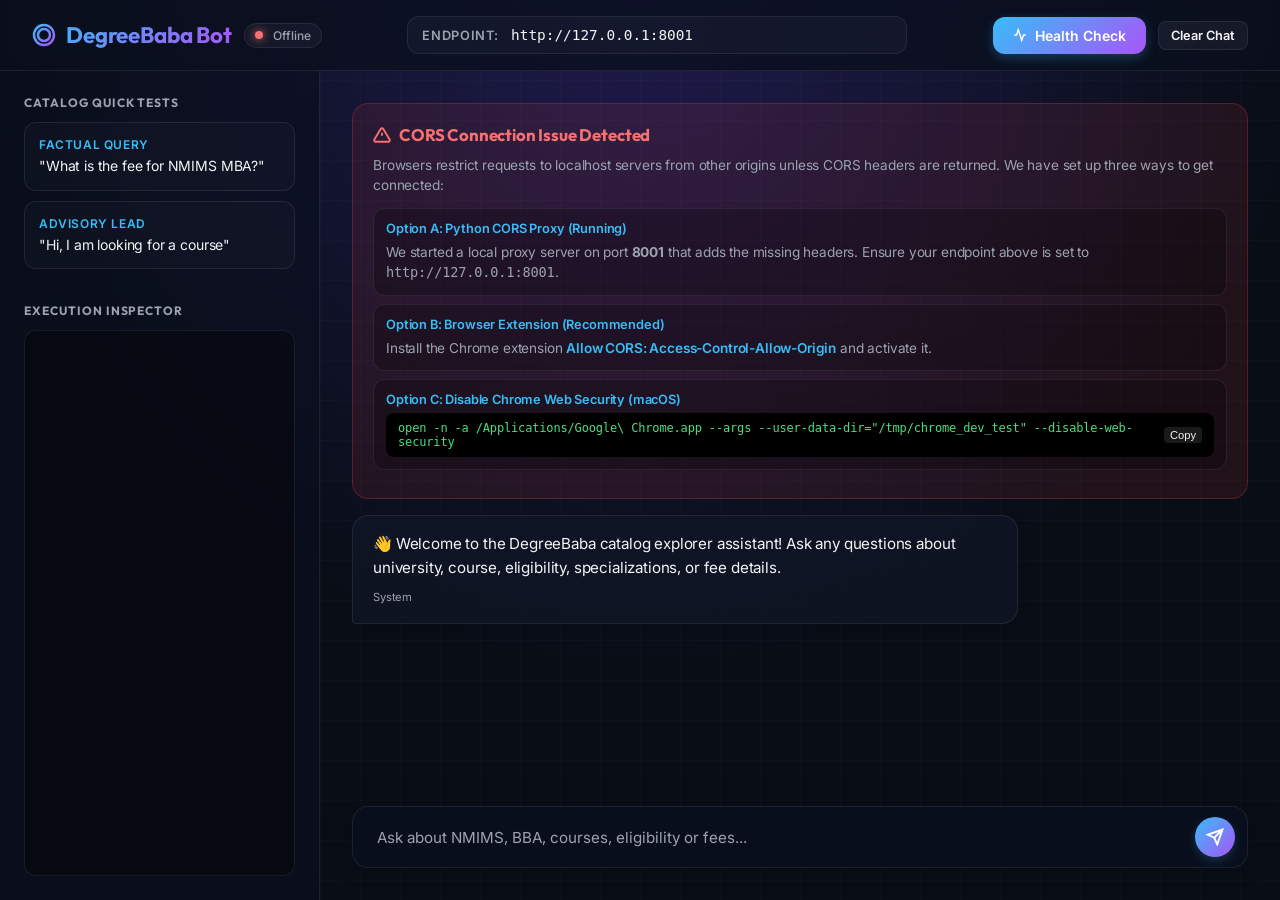
==== index.html @ df291d2c "init" ====
<!DOCTYPE html>
<html lang="en">
<head>
    <meta charset="UTF-8">
    <meta name="viewport" content="width=device-width, initial-scale=1.0">
    <title>DegreeBaba Chatbot API Explorer</title>
    
    <!-- Google Fonts for premium typography -->
    <link rel="preconnect" href="https://fonts.googleapis.com">
    <link rel="preconnect" href="https://fonts.gstatic.com" crossorigin>
    <link href="https://fonts.googleapis.com/css2?family=Inter:wght@300;400;500;600;700&family=Outfit:wght@400;500;600;700;800&family=Plus+Jakarta+Sans:wght@300;400;500;600;700;800&display=swap" rel="stylesheet">
    
    <style>
        :root {
            --bg: #090d16;
            --bg-gradient: radial-gradient(circle at 50% 0%, #1e1b4b 0%, #090d16 60%);
            --surface: rgba(17, 24, 39, 0.7);
            --surface-hover: rgba(31, 41, 55, 0.8);
            --border: rgba(255, 255, 255, 0.08);
            --border-hover: rgba(255, 255, 255, 0.15);
            --text: #f3f4f6;
            --text-muted: #9ca3af;
            --accent-primary: #38bdf8;
            --accent-secondary: #c084fc;
            --accent-gradient: linear-gradient(135deg, #38bdf8 0%, #a855f7 100%);
            --success: #4ade80;
            --error: #f87171;
            --warning: #fbbf24;
            --radius-lg: 16px;
            --radius-md: 12px;
            --radius-sm: 8px;
            --glow: 0 0 20px rgba(56, 189, 248, 0.15);
            --font-display: 'Outfit', 'Plus Jakarta Sans', sans-serif;
            --font-sans: 'Inter', sans-serif;
        }

        * {
            box-sizing: border-box;
            margin: 0;
            padding: 0;
            scrollbar-width: thin;
            scrollbar-color: rgba(255, 255, 255, 0.1) transparent;
        }

        body {
            font-family: var(--font-sans);
            background: var(--bg);
            background-image: var(--bg-gradient);
            color: var(--text);
            height: 100vh;
            display: flex;
            flex-direction: column;
            overflow: hidden;
            letter-spacing: -0.01em;
        }

        /* Subtle grid background overlay */
        body::before {
            content: '';
            position: absolute;
            top: 0; left: 0; right: 0; bottom: 0;
            background-image: linear-gradient(rgba(255, 255, 255, 0.015) 1px, transparent 1px),
                              linear-gradient(90deg, rgba(255, 255, 255, 0.015) 1px, transparent 1px);
            background-size: 40px 40px;
            z-index: -1;
            pointer-events: none;
        }

        /* Header */
        .header {
            backdrop-filter: blur(16px);
            -webkit-backdrop-filter: blur(16px);
            background: rgba(10, 15, 30, 0.8);
            border-bottom: 1px solid var(--border);
            padding: 16px 32px;
            display: flex;
            align-items: center;
            justify-content: space-between;
            gap: 24px;
            z-index: 10;
        }

        .header-logo {
            display: flex;
            align-items: center;
            gap: 12px;
        }

        .header h1 {
            font-family: var(--font-display);
            font-size: 1.4rem;
            font-weight: 700;
            background: var(--accent-gradient);
            -webkit-background-clip: text;
            -webkit-text-fill-color: transparent;
            display: flex;
            align-items: center;
            gap: 10px;
        }

        .status-badge {
            display: inline-flex;
            align-items: center;
            gap: 6px;
            background: rgba(255, 255, 255, 0.04);
            border: 1px solid var(--border);
            padding: 4px 10px;
            border-radius: 20px;
            font-size: 0.75rem;
            font-weight: 500;
            color: var(--text-muted);
        }

        .status-dot {
            width: 8px;
            height: 8px;
            border-radius: 50%;
            background: var(--text-muted);
            transition: all 0.3s ease;
        }
        .status-dot.online {
            background: var(--success);
            box-shadow: 0 0 10px var(--success);
        }
        .status-dot.offline {
            background: var(--error);
            box-shadow: 0 0 10px var(--error);
        }

        .server-input-group {
            display: flex;
            align-items: center;
            gap: 12px;
            background: rgba(255, 255, 255, 0.03);
            border: 1px solid var(--border);
            padding: 4px 6px 4px 14px;
            border-radius: var(--radius-md);
            flex: 1;
            max-width: 500px;
            transition: border-color 0.2s;
        }
        .server-input-group:focus-within {
            border-color: var(--accent-primary);
            box-shadow: var(--glow);
        }

        .server-input-group label {
            color: var(--text-muted);
            font-size: 0.8rem;
            text-transform: uppercase;
            font-weight: 600;
            letter-spacing: 0.05em;
            white-space: nowrap;
        }

        .server-input-group input {
            background: transparent;
            border: none;
            color: var(--text);
            padding: 6px 0;
            font-size: 0.9rem;
            flex: 1;
            font-family: monospace;
            outline: none;
        }

        .header-actions {
            display: flex;
            align-items: center;
            gap: 12px;
        }

        .btn {
            background: var(--accent-gradient);
            color: #fff;
            border: none;
            padding: 10px 20px;
            border-radius: var(--radius-md);
            cursor: pointer;
            font-family: var(--font-sans);
            font-size: 0.875rem;
            font-weight: 600;
            transition: all 0.2s cubic-bezier(0.4, 0, 0.2, 1);
            display: inline-flex;
            align-items: center;
            gap: 8px;
            box-shadow: 0 4px 12px rgba(56, 189, 248, 0.25);
        }
        .btn:hover {
            transform: translateY(-1.5px);
            box-shadow: 0 6px 16px rgba(56, 189, 248, 0.35);
        }
        .btn:active {
            transform: translateY(0);
        }
        .btn.secondary {
            background: rgba(255, 255, 255, 0.05);
            color: var(--text);
            border: 1px solid var(--border);
            box-shadow: none;
        }
        .btn.secondary:hover {
            background: rgba(255, 255, 255, 0.1);
            border-color: var(--border-hover);
            box-shadow: none;
        }
        .btn.small {
            padding: 6px 12px;
            font-size: 0.8rem;
            border-radius: var(--radius-sm);
        }

        /* Main Container */
        .main {
            display: flex;
            flex: 1;
            overflow: hidden;
            position: relative;
        }

        /* Sidebar */
        .sidebar {
            width: 320px;
            background: rgba(10, 15, 30, 0.6);
            backdrop-filter: blur(12px);
            -webkit-backdrop-filter: blur(12px);
            border-right: 1px solid var(--border);
            padding: 24px;
            display: flex;
            flex-direction: column;
            gap: 24px;
            overflow-y: auto;
        }

        .sidebar-section h3 {
            font-family: var(--font-display);
            font-size: 0.75rem;
            text-transform: uppercase;
            letter-spacing: 0.08em;
            color: var(--text-muted);
            margin-bottom: 12px;
            font-weight: 700;
        }

        .quick-test {
            background: rgba(255, 255, 255, 0.02);
            border: 1px solid var(--border);
            border-radius: var(--radius-md);
            padding: 14px;
            margin-bottom: 10px;
            cursor: pointer;
            transition: all 0.25s ease;
        }
        .quick-test:hover {
            border-color: var(--accent-primary);
            background: rgba(56, 189, 248, 0.05);
            transform: scale(1.02);
        }
        .quick-test .label {
            font-size: 0.75rem;
            font-weight: 600;
            color: var(--accent-primary);
            margin-bottom: 4px;
            text-transform: uppercase;
            letter-spacing: 0.05em;
        }
        .quick-test .query {
            font-size: 0.875rem;
            color: var(--text);
            line-height: 1.4;
        }

        /* Request Logs styling */
        .log-panel {
            background: rgba(0, 0, 0, 0.3);
            border: 1px solid var(--border);
            border-radius: var(--radius-md);
            padding: 14px;
            font-family: 'Fira Code', 'Courier New', Courier, monospace;
            font-size: 0.75rem;
            overflow-y: auto;
            flex: 1;
            min-height: 250px;
            display: flex;
            flex-direction: column;
            gap: 8px;
        }
        .log-entry {
            padding: 8px;
            border-radius: var(--radius-sm);
            background: rgba(255, 255, 255, 0.01);
            border-left: 3px solid var(--border);
            animation: fadeIn 0.2s ease;
        }
        .log-entry.req { border-left-color: var(--accent-primary); }
        .log-entry.res { border-left-color: var(--success); }
        .log-entry.err { border-left-color: var(--error); background: rgba(248, 113, 113, 0.05); }

        .log-time {
            color: var(--text-muted);
            font-size: 0.65rem;
            margin-bottom: 4px;
            font-weight: 500;
        }
        .log-header {
            font-weight: 600;
            margin-bottom: 4px;
            word-break: break-all;
        }
        .log-body {
            color: var(--text-muted);
            word-break: break-all;
            white-space: pre-wrap;
            max-height: 120px;
            overflow-y: auto;
        }

        /* CORS Banner & Warnings */
        .cors-alert {
            display: none;
            background: rgba(239, 68, 68, 0.1);
            border: 1px solid rgba(239, 68, 68, 0.25);
            border-radius: var(--radius-lg);
            padding: 20px;
            margin-bottom: 16px;
            animation: slideDown 0.3s ease;
        }
        @keyframes slideDown {
            from { transform: translateY(-20px); opacity: 0; }
            to { transform: translateY(0); opacity: 1; }
        }
        .cors-alert.active {
            display: block;
        }
        .cors-alert h4 {
            font-family: var(--font-display);
            font-size: 1.05rem;
            color: var(--error);
            margin-bottom: 10px;
            display: flex;
            align-items: center;
            gap: 8px;
        }
        .cors-alert p {
            font-size: 0.85rem;
            color: var(--text-muted);
            line-height: 1.5;
            margin-bottom: 12px;
        }
        .cors-option {
            background: rgba(0, 0, 0, 0.25);
            border: 1px solid var(--border);
            padding: 12px;
            border-radius: var(--radius-md);
            margin-bottom: 8px;
        }
        .cors-option-title {
            font-size: 0.8rem;
            font-weight: 600;
            color: var(--accent-primary);
            margin-bottom: 6px;
        }
        .cors-code {
            background: #000;
            color: var(--success);
            padding: 8px 12px;
            border-radius: var(--radius-sm);
            font-family: monospace;
            font-size: 0.75rem;
            position: relative;
            display: flex;
            justify-content: space-between;
            align-items: center;
        }
        .copy-btn {
            background: rgba(255, 255, 255, 0.1);
            border: none;
            color: var(--text);
            padding: 2px 6px;
            font-size: 0.7rem;
            border-radius: 4px;
            cursor: pointer;
        }
        .copy-btn:hover {
            background: rgba(255, 255, 255, 0.2);
        }

        /* Chat Window */
        .chat-container {
            flex: 1;
            display: flex;
            flex-direction: column;
            padding: 32px;
            overflow: hidden;
            background: transparent;
        }

        .messages-wrapper {
            flex: 1;
            overflow-y: auto;
            display: flex;
            flex-direction: column;
            padding-right: 8px;
        }

        .messages {
            display: flex;
            flex-direction: column;
            gap: 20px;
        }

        .message {
            max-width: 75%;
            padding: 16px 20px;
            border-radius: var(--radius-lg);
            line-height: 1.6;
            animation: fadeIn 0.25s cubic-bezier(0.4, 0, 0.2, 1);
            position: relative;
            font-size: 0.95rem;
            word-wrap: break-word;
        }

        @keyframes fadeIn {
            from { opacity: 0; transform: translateY(12px); }
            to { opacity: 1; transform: translateY(0); }
        }

        .message.user {
            align-self: flex-end;
            background: var(--accent-gradient);
            color: #fff;
            border-bottom-right-radius: 4px;
            box-shadow: 0 4px 15px rgba(168, 85, 247, 0.15);
        }

        .message.bot {
            align-self: flex-start;
            background: var(--surface);
            border: 1px solid var(--border);
            border-bottom-left-radius: 4px;
            box-shadow: 0 4px 12px rgba(0, 0, 0, 0.15);
        }

        .message-meta {
            font-size: 0.7rem;
            color: var(--text-muted);
            margin-top: 8px;
            display: flex;
            align-items: center;
            gap: 8px;
        }

        /* Chips */
        .chips-container {
            display: flex;
            flex-wrap: wrap;
            gap: 8px;
            margin-top: 12px;
        }

        .chip {
            background: rgba(56, 189, 248, 0.08);
            border: 1px solid rgba(56, 189, 248, 0.25);
            color: var(--accent-primary);
            padding: 6px 14px;
            border-radius: 20px;
            font-size: 0.8rem;
            font-weight: 500;
            cursor: pointer;
            transition: all 0.2s;
            display: inline-flex;
            align-items: center;
        }
        .chip:hover {
            background: var(--accent-primary);
            color: #000;
            transform: translateY(-1px);
        }

        /* CTA Button inside messages */
        .cta-container {
            margin-top: 14px;
            display: block;
        }
        .cta-btn {
            background: linear-gradient(135deg, #f59e0b 0%, #d97706 100%);
            border: none;
            color: white;
            padding: 10px 18px;
            border-radius: var(--radius-md);
            font-weight: 600;
            font-size: 0.85rem;
            cursor: pointer;
            transition: all 0.2s;
            display: inline-flex;
            align-items: center;
            gap: 8px;
            box-shadow: 0 4px 10px rgba(245, 158, 11, 0.2);
        }
        .cta-btn:hover {
            transform: translateY(-1px);
            box-shadow: 0 6px 14px rgba(245, 158, 11, 0.3);
        }

        /* Typing indicator */
        .typing-indicator {
            display: none;
            align-self: flex-start;
            background: var(--surface);
            border: 1px solid var(--border);
            padding: 14px 20px;
            border-radius: var(--radius-lg);
            border-bottom-left-radius: 4px;
            margin-bottom: 8px;
        }
        .typing-indicator.active { display: block; }
        .typing-indicator span {
            display: inline-block;
            width: 6px;
            height: 6px;
            background: var(--accent-primary);
            border-radius: 50%;
            margin: 0 3px;
            animation: bounce 1.4s infinite ease-in-out both;
        }
        .typing-indicator span:nth-child(1) { animation-delay: -0.32s; }
        .typing-indicator span:nth-child(2) { animation-delay: -0.16s; }
        
        @keyframes bounce {
            0%, 80%, 100% { transform: scale(0); }
            40% { transform: scale(1); }
        }

        /* Input Panel */
        .input-panel {
            background: rgba(10, 15, 30, 0.8);
            border: 1px solid var(--border);
            border-radius: var(--radius-lg);
            padding: 8px 12px;
            display: flex;
            gap: 12px;
            align-items: center;
            backdrop-filter: blur(12px);
            -webkit-backdrop-filter: blur(12px);
            margin-top: 16px;
            box-shadow: 0 -4px 30px rgba(0, 0, 0, 0.2);
        }

        .input-panel textarea {
            flex: 1;
            background: transparent;
            border: none;
            color: var(--text);
            padding: 12px;
            font-size: 0.95rem;
            resize: none;
            height: 44px;
            max-height: 120px;
            font-family: inherit;
            line-height: 1.4;
            outline: none;
        }
        .input-panel textarea::placeholder { color: var(--text-muted); }

        .input-panel .send-btn {
            background: var(--accent-gradient);
            border: none;
            width: 40px;
            height: 40px;
            border-radius: 50%;
            cursor: pointer;
            display: flex;
            align-items: center;
            justify-content: center;
            color: white;
            transition: all 0.2s ease;
            box-shadow: 0 4px 10px rgba(56, 189, 248, 0.2);
            flex-shrink: 0;
        }
        .input-panel .send-btn:hover {
            transform: scale(1.05);
            box-shadow: 0 4px 14px rgba(56, 189, 248, 0.35);
        }

        /* Custom Scrollbar */
        ::-webkit-scrollbar { width: 8px; height: 8px; }
        ::-webkit-scrollbar-track { background: transparent; }
        ::-webkit-scrollbar-thumb { background: rgba(255, 255, 255, 0.08); border-radius: 4px; }
        ::-webkit-scrollbar-thumb:hover { background: rgba(255, 255, 255, 0.15); }

        /* Responsive Layouts */
        @media (max-width: 900px) {
            .sidebar { display: none; }
            .header { flex-direction: column; align-items: stretch; padding: 16px; }
            .server-input-group { max-width: none; }
            .chat-container { padding: 16px; }
        }
    </style>
</head>
<body>

    <div class="header">
        <div class="header-logo">
            <h1>
                <svg width="24" height="24" viewBox="0 0 24 24" fill="none" stroke="url(#logoGrad)" stroke-width="2.5"><path d="M12 2a10 10 0 0 1 8 4 10 10 0 0 1 2 6c0 5.5-4.5 10-10 10S2 17.5 2 12A10 10 0 0 1 12 2zm0 4a6 6 0 1 0 0 12 6 6 0 0 0 0-12z"/></svg>
                DegreeBaba Bot
            </h1>
            <svg style="width:0;height:0;position:absolute">
                <linearGradient id="logoGrad" x1="0%" y1="0%" x2="100%" y2="100%">
                    <stop offset="0%" stop-color="#38bdf8" />
                    <stop offset="100%" stop-color="#a855f7" />
                </linearGradient>
            </svg>
            <div class="status-badge">
                <span class="status-dot" id="statusDot"></span>
                <span id="statusText" style="margin-left: 4px;">Connecting</span>
            </div>
        </div>

        <div class="server-input-group">
            <label for="serverUrl">Endpoint:</label>
            <!-- Defaulting to 8001 since the Python CORS proxy is running there -->
            <input type="text" id="serverUrl" value="http://127.0.0.1:8001" placeholder="http://127.0.0.1:8001">
        </div>

        <div class="header-actions">
            <button class="btn" onclick="checkHealth()">
                <svg width="14" height="14" viewBox="0 0 24 24" fill="none" stroke="currentColor" stroke-width="2.5"><path d="M22 12h-4l-3 9L9 3l-3 9H2"/></svg>
                Health Check
            </button>
            <button class="btn secondary small" onclick="clearChat()">Clear Chat</button>
        </div>
    </div>

    <div class="main">
        <aside class="sidebar">
            <div class="sidebar-section">
                <h3>Catalog Quick Tests</h3>
                <div class="quick-test" onclick="sendQuick('What is the fee for NMIMS MBA?')">
                    <div class="label">Factual Query</div>
                    <div class="query">"What is the fee for NMIMS MBA?"</div>
                </div>
                <div class="quick-test" onclick="sendQuick('Hi, I am looking for a course')">
                    <div class="label">Advisory Lead</div>
                    <div class="query">"Hi, I am looking for a course"</div>
                </div>
            </div>

            <div class="sidebar-section" style="display: flex; flex-direction: column; flex: 1; overflow: hidden;">
                <h3>Execution Inspector</h3>
                <div class="log-panel" id="logPanel"></div>
            </div>
        </aside>

        <div class="chat-container">
            <!-- CORS diagnostic alert banner -->
            <div class="cors-alert" id="corsAlert">
                <h4>
                    <svg width="18" height="18" viewBox="0 0 24 24" fill="none" stroke="currentColor" stroke-width="2.5"><path d="M10.29 3.86L1.82 18a2 2 0 0 0 1.71 3h16.94a2 2 0 0 0 1.71-3L13.71 3.86a2 2 0 0 0-3.42 0z"/><line x1="12" y1="9" x2="12" y2="13"/><line x1="12" y1="17" x2="12.01" y2="17"/></svg>
                    CORS Connection Issue Detected
                </h4>
                <p>Browsers restrict requests to localhost servers from other origins unless CORS headers are returned. We have set up three ways to get connected:</p>
                
                <div class="cors-option">
                    <div class="cors-option-title">Option A: Python CORS Proxy (Running)</div>
                    <p style="margin-bottom:0">We started a local proxy server on port <b>8001</b> that adds the missing headers. Ensure your endpoint above is set to <code>http://127.0.0.1:8001</code>.</p>
                </div>
                
                <div class="cors-option">
                    <div class="cors-option-title">Option B: Browser Extension (Recommended)</div>
                    <p style="margin-bottom:0">Install the Chrome extension <a href="https://chromewebstore.google.com/detail/allow-cors-access-control/lhbhbcehphbhgbnphjjeajiejccbopbk" target="_blank" style="color:var(--accent-primary);text-decoration:none;font-weight:600">Allow CORS: Access-Control-Allow-Origin</a> and activate it.</p>
                </div>

                <div class="cors-option">
                    <div class="cors-option-title">Option C: Disable Chrome Web Security (macOS)</div>
                    <div class="cors-code">
                        <span>open -n -a /Applications/Google\ Chrome.app --args --user-data-dir="/tmp/chrome_dev_test" --disable-web-security</span>
                        <button class="copy-btn" onclick="copyCorsCommand(this)">Copy</button>
                    </div>
                </div>
            </div>

            <div class="messages-wrapper">
                <div class="messages" id="messages">
                    <div class="message bot">
                        <div>👋 Welcome to the DegreeBaba catalog explorer assistant! Ask any questions about university, course, eligibility, specializations, or fee details.</div>
                        <div class="message-meta">
                            <span>System</span>
                        </div>
                    </div>
                </div>
            </div>

            <div class="typing-indicator" id="typingIndicator">
                <span></span><span></span><span></span>
            </div>

            <div class="input-panel">
                <textarea 
                    id="messageInput" 
                    placeholder="Ask about NMIMS, BBA, courses, eligibility or fees..." 
                    rows="1"
                    onkeydown="if(event.key==='Enter' && !event.shiftKey){event.preventDefault();sendMessage();}"
                ></textarea>
                <button class="send-btn" onclick="sendMessage()">
                    <svg width="18" height="18" viewBox="0 0 24 24" fill="none" stroke="currentColor" stroke-width="2.5"><line x1="22" y1="2" x2="11" y2="13"></line><polygon points="22 2 15 22 11 13 2 9 22 2"></polygon></svg>
                </button>
            </div>
        </div>
    </div>

    <script>
        const serverUrlInput = document.getElementById('serverUrl');
        const messagesEl = document.getElementById('messages');
        const messagesWrapper = document.querySelector('.messages-wrapper');
        const typingEl = document.getElementById('typingIndicator');
        const inputEl = document.getElementById('messageInput');
        const logPanel = document.getElementById('logPanel');
        const statusDot = document.getElementById('statusDot');
        const statusText = document.getElementById('statusText');
        const corsAlert = document.getElementById('corsAlert');

        // Session ID persistence
        let sessionId = sessionStorage.getItem('degreebaba_session_id') || '';

        function getBaseUrl() {
            return serverUrlInput.value.replace(/\/$/, '');
        }

        function log(type, url, details = '') {
            const time = new Date().toLocaleTimeString();
            const entry = document.createElement('div');
            entry.className = `log-entry ${type}`;
            
            let headerText = '';
            if (type === 'req') headerText = `📤 Request: ${url}`;
            else if (type === 'res') headerText = `📥 Response: ${url}`;
            else headerText = `❌ Error: ${url}`;

            entry.innerHTML = `
                <div class="log-time">${time}</div>
                <div class="log-header">${escapeHtml(headerText)}</div>
                ${details ? `<div class="log-body">${escapeHtml(details)}</div>` : ''}
            `;
            logPanel.insertBefore(entry, logPanel.firstChild);
        }

        function escapeHtml(text) {
            const div = document.createElement('div');
            div.textContent = text;
            return div.innerHTML;
        }

        function copyCorsCommand(btn) {
            const code = btn.previousElementSibling.textContent;
            navigator.clipboard.writeText(code);
            btn.textContent = 'Copied!';
            setTimeout(() => { btn.textContent = 'Copy'; }, 2000);
        }

        function addMessage(text, sender, meta = '', chips = [], cta = null) {
            const msg = document.createElement('div');
            msg.className = `message ${sender}`;
            
            let contentHTML = `<div>${escapeHtml(text)}</div>`;
            
            // Add suggested chips
            if (chips && chips.length > 0) {
                contentHTML += `<div class="chips-container">`;
                chips.forEach(chipText => {
                    contentHTML += `<span class="chip" onclick="sendQuick('${chipText.replace(/'/g, "\\'")}')">${escapeHtml(chipText)}</span>`;
                });
                contentHTML += `</div>`;
            }

            // Add call to action button
            if (cta && cta.label) {
                contentHTML += `
                    <div class="cta-container">
                        <button class="cta-btn" onclick="handleCta('${cta.action}')">
                            <span>${escapeHtml(cta.label)}</span>
                            <svg width="14" height="14" viewBox="0 0 24 24" fill="none" stroke="currentColor" stroke-width="2.5"><line x1="5" y1="12" x2="19" y2="12"></line><polyline points="12 5 19 12 12 19"></polyline></svg>
                        </button>
                    </div>
                `;
            }

            msg.innerHTML = contentHTML + `
                <div class="message-meta">
                    <span>${sender === 'user' ? 'You' : 'DegreeBaba Assistant'}</span>
                    ${meta ? `<span style="opacity: 0.75">&bull; ${escapeHtml(meta)}</span>` : ''}
                </div>
            `;
            
            messagesEl.appendChild(msg);
            messagesWrapper.scrollTop = messagesWrapper.scrollHeight;
            return msg;
        }

        function handleCta(action) {
            if (action === 'lead_capture' || action === 'start_lead_capture') {
                sendQuick("Talk to a counsellor");
            } else {
                addMessage("Initiating support context...", "bot", "System");
            }
        }

        function clearChat() {
            messagesEl.innerHTML = '';
            sessionStorage.removeItem('degreebaba_session_id');
            sessionId = '';
            log('req', 'System', 'Conversation context reset, session cleared.');
            addMessage("👋 Welcome! Chat cleared. Start typing your query below.", "bot", "System");
        }

        async function checkHealth(silent = false) {
            const baseUrl = getBaseUrl();
            const url = `${baseUrl}/health`;
            if (!silent) log('req', 'GET /health');
            
            try {
                const res = await fetch(url);
                const data = await res.json();
                if (!silent) log('res', 'GET /health', JSON.stringify(data, null, 2));
                
                if (res.ok && (data.status === 'ok' || data.status === 'degraded')) {
                    statusDot.className = 'status-dot online';
                    statusText.textContent = data.status === 'ok' ? 'Healthy' : 'Degraded';
                    corsAlert.classList.remove('active');
                    return true;
                } else {
                    statusDot.className = 'status-dot offline';
                    statusText.textContent = 'Unreachable';
                    return false;
                }
            } catch (err) {
                statusDot.className = 'status-dot offline';
                statusText.textContent = 'Offline';
                if (!silent) log('err', 'GET /health', err.message);
                
                // Show CORS warning
                corsAlert.classList.add('active');
                return false;
            }
        }

        function sendQuick(query) {
            inputEl.value = query;
            sendMessage();
        }

        async function sendMessage() {
            const message = inputEl.value.trim();
            if (!message) return;

            inputEl.value = '';
            addMessage(message, 'user');
            typingEl.classList.add('active');

            const baseUrl = getBaseUrl();
            const url = `${baseUrl}/chat`;
            const payload = { message };
            if (sessionId) {
                payload.session_id = sessionId;
            }
            const body = JSON.stringify(payload);

            log('req', 'POST /chat', body);

            // Create streaming placeholder
            const botMsg = addMessage('Thinking...', 'bot', 'analyzing...');
            const textContainer = botMsg.querySelector('div');
            
            let fullResponseText = '';
            let chips = [];
            let cta = null;
            let decoder = new TextDecoder();
            let sseBuffer = '';

            try {
                const response = await fetch(url, {
                    method: 'POST',
                    headers: { 'Content-Type': 'application/json' },
                    body: body
                });

                if (!response.ok) {
                    throw new Error(`HTTP ${response.status}: ${await response.text()}`);
                }

                corsAlert.classList.remove('active');
                const reader = response.body.getReader();

                while (true) {
                    const { done, value } = await reader.read();
                    if (done) break;

                    sseBuffer += decoder.decode(value, { stream: true });
                    
                    // Parse Server-Sent Events from the buffered text
                    let boundary = sseBuffer.indexOf('\n\n');
                    while (boundary !== -1) {
                        const messageBlock = sseBuffer.substring(0, boundary);
                        sseBuffer = sseBuffer.substring(boundary + 2);

                        let eventType = '';
                        let dataStr = '';
                        const lines = messageBlock.split('\n');
                        
                        for (const line of lines) {
                            if (line.startsWith('event:')) {
                                eventType = line.substring(6).trim();
                            } else if (line.startsWith('data:')) {
                                dataStr = line.substring(5).trim();
                            }
                        }

                        if (eventType && dataStr) {
                            try {
                                const parsed = JSON.parse(dataStr);
                                
                                if (parsed.session_id) {
                                    sessionId = parsed.session_id;
                                    sessionStorage.setItem('degreebaba_session_id', sessionId);
                                }

                                if (eventType === 'token' && parsed.token) {
                                    if (fullResponseText === 'Thinking...') {
                                        fullResponseText = '';
                                    }
                                    fullResponseText += parsed.token;
                                    textContainer.textContent = fullResponseText;
                                    messagesWrapper.scrollTop = messagesWrapper.scrollHeight;
                                    
                                } else if (eventType === 'response') {
                                    fullResponseText = parsed.text || '';
                                    chips = parsed.suggested_chips || [];
                                    cta = parsed.cta || null;
                                }
                            } catch (e) {
                                console.warn("Failed to parse SSE JSON block", e);
                            }
                        }
                        
                        boundary = sseBuffer.indexOf('\n\n');
                    }
                }

                // Finalize streaming output
                log('res', 'POST /chat', `Complete! Text length: ${fullResponseText.length}`);
                
                // Replace message contents with the structured response including chips and CTA
                let finalHTML = `<div>${escapeHtml(fullResponseText)}</div>`;
                
                if (chips && chips.length > 0) {
                    finalHTML += `<div class="chips-container">`;
                    chips.forEach(chipText => {
                        finalHTML += `<span class="chip" onclick="sendQuick('${chipText.replace(/'/g, "\\'")}')">${escapeHtml(chipText)}</span>`;
                    });
                    finalHTML += `</div>`;
                }

                if (cta && cta.label) {
                    finalHTML += `
                        <div class="cta-container">
                            <button class="cta-btn" onclick="handleCta('${cta.action}')">
                                <span>${escapeHtml(cta.label)}</span>
                                <svg width="14" height="14" viewBox="0 0 24 24" fill="none" stroke="currentColor" stroke-width="2.5"><line x1="5" y1="12" x2="19" y2="12"></line><polyline points="12 5 19 12 12 19"></polyline></svg>
                            </button>
                        </div>
                    `;
                }

                botMsg.innerHTML = finalHTML + `
                    <div class="message-meta">
                        <span>DegreeBaba Assistant</span>
                        <span style="opacity: 0.75">&bull; ready</span>
                    </div>
                `;
                messagesWrapper.scrollTop = messagesWrapper.scrollHeight;

            } catch (err) {
                log('err', 'POST /chat', err.message);
                textContainer.innerHTML = `<span style="color:var(--error)">⚠️ Connect Error: ${escapeHtml(err.message)}</span>`;
                corsAlert.classList.add('active');
            } finally {
                typingEl.classList.remove('active');
                checkHealth(true); // check status silently to keep indicators in sync
            }
        }

        // Initialize health check
        setTimeout(() => checkHealth(true), 500);
    </script>
</body>
</html>
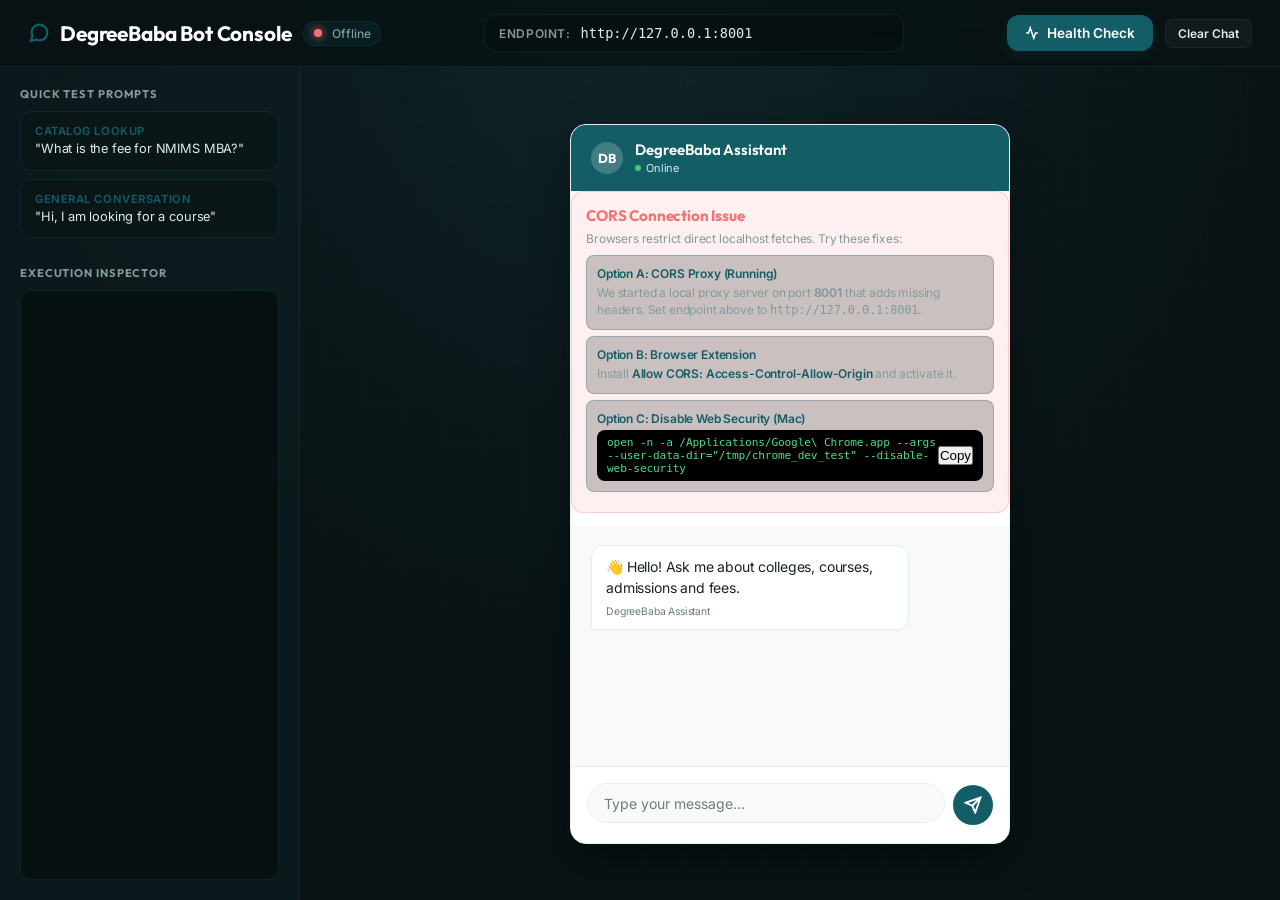
==== commit 9807090f: "refactor: implement intent-based focus clearing, upgrade lead capture logic, and add unrelated inten" ====
--- a/index.html
+++ b/index.html
@@ -3,7 +3,7 @@
 <head>
     <meta charset="UTF-8">
     <meta name="viewport" content="width=device-width, initial-scale=1.0">
-    <title>DegreeBaba Chatbot API Explorer</title>
+    <title>DegreeBaba Chatbot Console</title>
     
     <!-- Google Fonts for premium typography -->
     <link rel="preconnect" href="https://fonts.googleapis.com">
@@ -12,24 +12,32 @@
     
     <style>
         :root {
-            --bg: #090d16;
-            --bg-gradient: radial-gradient(circle at 50% 0%, #1e1b4b 0%, #090d16 60%);
-            --surface: rgba(17, 24, 39, 0.7);
-            --surface-hover: rgba(31, 41, 55, 0.8);
-            --border: rgba(255, 255, 255, 0.08);
-            --border-hover: rgba(255, 255, 255, 0.15);
-            --text: #f3f4f6;
-            --text-muted: #9ca3af;
-            --accent-primary: #38bdf8;
-            --accent-secondary: #c084fc;
-            --accent-gradient: linear-gradient(135deg, #38bdf8 0%, #a855f7 100%);
+            /* Widget Colors from widget.js */
+            --primary-color: #135d66;
+            --primary-hover: #0f4a52;
+            --bg-color: #ffffff;
+            --bg-secondary: #f7faf9;
+            --text-main: #172326;
+            --text-muted: #6b7d7a;
+            --border-color: #e7eeee;
+            
+            /* Developer Environment Dark Theme */
+            --dark-bg: #091214;
+            --dark-bg-gradient: radial-gradient(circle at 50% 0%, #0e2427 0%, #091214 60%);
+            --dark-surface: #0e1e21;
+            --dark-border: rgba(19, 93, 102, 0.25);
+            --dark-border-hover: rgba(56, 189, 248, 0.25);
+            --dark-text: #e1edea;
+            --dark-text-muted: #829a9c;
+            
             --success: #4ade80;
             --error: #f87171;
             --warning: #fbbf24;
+            
             --radius-lg: 16px;
             --radius-md: 12px;
             --radius-sm: 8px;
-            --glow: 0 0 20px rgba(56, 189, 248, 0.15);
+            --shadow: 0 8px 24px rgba(19, 93, 102, 0.12);
             --font-display: 'Outfit', 'Plus Jakarta Sans', sans-serif;
             --font-sans: 'Inter', sans-serif;
         }
@@ -39,14 +47,14 @@
             margin: 0;
             padding: 0;
             scrollbar-width: thin;
-            scrollbar-color: rgba(255, 255, 255, 0.1) transparent;
+            scrollbar-color: rgba(19, 93, 102, 0.2) transparent;
         }
 
         body {
             font-family: var(--font-sans);
-            background: var(--bg);
-            background-image: var(--bg-gradient);
-            color: var(--text);
+            background: var(--dark-bg);
+            background-image: var(--dark-bg-gradient);
+            color: var(--dark-text);
             height: 100vh;
             display: flex;
             flex-direction: column;
@@ -59,8 +67,8 @@
             content: '';
             position: absolute;
             top: 0; left: 0; right: 0; bottom: 0;
-            background-image: linear-gradient(rgba(255, 255, 255, 0.015) 1px, transparent 1px),
-                              linear-gradient(90deg, rgba(255, 255, 255, 0.015) 1px, transparent 1px);
+            background-image: linear-gradient(rgba(19, 93, 102, 0.03) 1px, transparent 1px),
+                              linear-gradient(90deg, rgba(19, 93, 102, 0.03) 1px, transparent 1px);
             background-size: 40px 40px;
             z-index: -1;
             pointer-events: none;
@@ -70,13 +78,13 @@
         .header {
             backdrop-filter: blur(16px);
             -webkit-backdrop-filter: blur(16px);
-            background: rgba(10, 15, 30, 0.8);
-            border-bottom: 1px solid var(--border);
-            padding: 16px 32px;
+            background: rgba(9, 18, 20, 0.85);
+            border-bottom: 1px solid var(--dark-border);
+            padding: 14px 28px;
             display: flex;
             align-items: center;
             justify-content: space-between;
-            gap: 24px;
+            gap: 20px;
             z-index: 10;
         }
 
@@ -88,34 +96,36 @@
 
         .header h1 {
             font-family: var(--font-display);
-            font-size: 1.4rem;
+            font-size: 1.3rem;
             font-weight: 700;
-            background: var(--accent-gradient);
-            -webkit-background-clip: text;
-            -webkit-text-fill-color: transparent;
+            color: #ffffff;
             display: flex;
             align-items: center;
             gap: 10px;
+        }
+        
+        .header h1 svg {
+            color: var(--primary-color);
         }
 
         .status-badge {
             display: inline-flex;
             align-items: center;
             gap: 6px;
-            background: rgba(255, 255, 255, 0.04);
-            border: 1px solid var(--border);
+            background: rgba(19, 93, 102, 0.15);
+            border: 1px solid var(--dark-border);
             padding: 4px 10px;
             border-radius: 20px;
             font-size: 0.75rem;
             font-weight: 500;
-            color: var(--text-muted);
+            color: var(--dark-text-muted);
         }
 
         .status-dot {
             width: 8px;
             height: 8px;
             border-radius: 50%;
-            background: var(--text-muted);
+            background: var(--dark-text-muted);
             transition: all 0.3s ease;
         }
         .status-dot.online {
@@ -130,23 +140,23 @@
         .server-input-group {
             display: flex;
             align-items: center;
-            gap: 12px;
-            background: rgba(255, 255, 255, 0.03);
-            border: 1px solid var(--border);
+            gap: 10px;
+            background: rgba(0, 0, 0, 0.2);
+            border: 1px solid var(--dark-border);
             padding: 4px 6px 4px 14px;
             border-radius: var(--radius-md);
             flex: 1;
-            max-width: 500px;
+            max-width: 420px;
             transition: border-color 0.2s;
         }
         .server-input-group:focus-within {
-            border-color: var(--accent-primary);
-            box-shadow: var(--glow);
+            border-color: var(--primary-color);
+            box-shadow: 0 0 0 3px rgba(19, 93, 102, 0.15);
         }
 
         .server-input-group label {
-            color: var(--text-muted);
-            font-size: 0.8rem;
+            color: var(--dark-text-muted);
+            font-size: 0.75rem;
             text-transform: uppercase;
             font-weight: 600;
             letter-spacing: 0.05em;
@@ -156,9 +166,9 @@
         .server-input-group input {
             background: transparent;
             border: none;
-            color: var(--text);
+            color: var(--dark-text);
             padding: 6px 0;
-            font-size: 0.9rem;
+            font-size: 0.85rem;
             flex: 1;
             font-family: monospace;
             outline: none;
@@ -171,42 +181,41 @@
         }
 
         .btn {
-            background: var(--accent-gradient);
+            background: var(--primary-color);
             color: #fff;
             border: none;
-            padding: 10px 20px;
+            padding: 10px 18px;
             border-radius: var(--radius-md);
             cursor: pointer;
             font-family: var(--font-sans);
-            font-size: 0.875rem;
+            font-size: 0.85rem;
             font-weight: 600;
-            transition: all 0.2s cubic-bezier(0.4, 0, 0.2, 1);
+            transition: all 0.2s ease;
             display: inline-flex;
             align-items: center;
             gap: 8px;
-            box-shadow: 0 4px 12px rgba(56, 189, 248, 0.25);
+            box-shadow: 0 4px 12px rgba(19, 93, 102, 0.2);
         }
         .btn:hover {
-            transform: translateY(-1.5px);
-            box-shadow: 0 6px 16px rgba(56, 189, 248, 0.35);
+            background: var(--primary-hover);
+            transform: translateY(-1px);
         }
         .btn:active {
             transform: translateY(0);
         }
         .btn.secondary {
-            background: rgba(255, 255, 255, 0.05);
-            color: var(--text);
-            border: 1px solid var(--border);
+            background: rgba(255, 255, 255, 0.04);
+            color: var(--dark-text);
+            border: 1px solid var(--dark-border);
             box-shadow: none;
         }
         .btn.secondary:hover {
-            background: rgba(255, 255, 255, 0.1);
-            border-color: var(--border-hover);
-            box-shadow: none;
+            background: rgba(255, 255, 255, 0.08);
+            border-color: var(--primary-color);
         }
         .btn.small {
             padding: 6px 12px;
-            font-size: 0.8rem;
+            font-size: 0.75rem;
             border-radius: var(--radius-sm);
         }
 
@@ -220,251 +229,325 @@
 
         /* Sidebar */
         .sidebar {
-            width: 320px;
-            background: rgba(10, 15, 30, 0.6);
+            width: 300px;
+            background: rgba(14, 30, 33, 0.65);
             backdrop-filter: blur(12px);
             -webkit-backdrop-filter: blur(12px);
-            border-right: 1px solid var(--border);
-            padding: 24px;
+            border-right: 1px solid var(--dark-border);
+            padding: 20px;
             display: flex;
             flex-direction: column;
-            gap: 24px;
+            gap: 20px;
             overflow-y: auto;
         }
 
         .sidebar-section h3 {
             font-family: var(--font-display);
-            font-size: 0.75rem;
+            font-size: 0.7rem;
             text-transform: uppercase;
             letter-spacing: 0.08em;
-            color: var(--text-muted);
-            margin-bottom: 12px;
+            color: var(--dark-text-muted);
+            margin-bottom: 10px;
             font-weight: 700;
         }
 
         .quick-test {
-            background: rgba(255, 255, 255, 0.02);
-            border: 1px solid var(--border);
+            background: rgba(0, 0, 0, 0.15);
+            border: 1px solid var(--dark-border);
             border-radius: var(--radius-md);
-            padding: 14px;
-            margin-bottom: 10px;
+            padding: 12px 14px;
+            margin-bottom: 8px;
             cursor: pointer;
-            transition: all 0.25s ease;
+            transition: all 0.2s ease;
         }
         .quick-test:hover {
-            border-color: var(--accent-primary);
-            background: rgba(56, 189, 248, 0.05);
-            transform: scale(1.02);
+            border-color: var(--primary-color);
+            background: rgba(19, 93, 102, 0.1);
+            transform: scale(1.01);
         }
         .quick-test .label {
-            font-size: 0.75rem;
+            font-size: 0.7rem;
             font-weight: 600;
-            color: var(--accent-primary);
-            margin-bottom: 4px;
+            color: var(--primary-color);
+            margin-bottom: 3px;
             text-transform: uppercase;
             letter-spacing: 0.05em;
         }
         .quick-test .query {
-            font-size: 0.875rem;
-            color: var(--text);
-            line-height: 1.4;
+            font-size: 0.8rem;
+            color: var(--dark-text);
+            line-height: 1.3;
         }
 
         /* Request Logs styling */
         .log-panel {
-            background: rgba(0, 0, 0, 0.3);
-            border: 1px solid var(--border);
+            background: rgba(0, 0, 0, 0.35);
+            border: 1px solid var(--dark-border);
             border-radius: var(--radius-md);
-            padding: 14px;
+            padding: 12px;
             font-family: 'Fira Code', 'Courier New', Courier, monospace;
-            font-size: 0.75rem;
+            font-size: 0.7rem;
             overflow-y: auto;
             flex: 1;
-            min-height: 250px;
+            min-height: 200px;
             display: flex;
             flex-direction: column;
-            gap: 8px;
+            gap: 6px;
         }
         .log-entry {
-            padding: 8px;
+            padding: 6px 8px;
             border-radius: var(--radius-sm);
-            background: rgba(255, 255, 255, 0.01);
-            border-left: 3px solid var(--border);
+            background: rgba(255, 255, 255, 0.005);
+            border-left: 2px solid var(--dark-border);
             animation: fadeIn 0.2s ease;
         }
-        .log-entry.req { border-left-color: var(--accent-primary); }
+        .log-entry.req { border-left-color: var(--primary-color); }
         .log-entry.res { border-left-color: var(--success); }
-        .log-entry.err { border-left-color: var(--error); background: rgba(248, 113, 113, 0.05); }
+        .log-entry.err { border-left-color: var(--error); background: rgba(248, 113, 113, 0.02); }
 
         .log-time {
-            color: var(--text-muted);
-            font-size: 0.65rem;
-            margin-bottom: 4px;
-            font-weight: 500;
+            color: var(--dark-text-muted);
+            font-size: 0.6rem;
+            margin-bottom: 2px;
         }
         .log-header {
             font-weight: 600;
-            margin-bottom: 4px;
+            margin-bottom: 2px;
             word-break: break-all;
+            color: #ffffff;
         }
         .log-body {
-            color: var(--text-muted);
+            color: var(--dark-text-muted);
             word-break: break-all;
             white-space: pre-wrap;
-            max-height: 120px;
+            max-height: 100px;
             overflow-y: auto;
         }
 
         /* CORS Banner & Warnings */
         .cors-alert {
             display: none;
-            background: rgba(239, 68, 68, 0.1);
-            border: 1px solid rgba(239, 68, 68, 0.25);
-            border-radius: var(--radius-lg);
-            padding: 20px;
-            margin-bottom: 16px;
+            background: rgba(239, 68, 68, 0.08);
+            border: 1px solid rgba(239, 68, 68, 0.2);
+            border-radius: var(--radius-md);
+            padding: 14px;
+            margin-bottom: 12px;
             animation: slideDown 0.3s ease;
-        }
-        @keyframes slideDown {
-            from { transform: translateY(-20px); opacity: 0; }
-            to { transform: translateY(0); opacity: 1; }
+            color: #fca5a5;
         }
         .cors-alert.active {
             display: block;
         }
         .cors-alert h4 {
             font-family: var(--font-display);
-            font-size: 1.05rem;
+            font-size: 0.95rem;
             color: var(--error);
-            margin-bottom: 10px;
-            display: flex;
-            align-items: center;
-            gap: 8px;
+            margin-bottom: 6px;
+            display: flex;
+            align-items: center;
+            gap: 6px;
         }
         .cors-alert p {
-            font-size: 0.85rem;
-            color: var(--text-muted);
-            line-height: 1.5;
-            margin-bottom: 12px;
+            font-size: 0.75rem;
+            color: var(--dark-text-muted);
+            line-height: 1.4;
+            margin-bottom: 8px;
         }
         .cors-option {
-            background: rgba(0, 0, 0, 0.25);
-            border: 1px solid var(--border);
-            padding: 12px;
-            border-radius: var(--radius-md);
-            margin-bottom: 8px;
+            background: rgba(0, 0, 0, 0.2);
+            border: 1px solid var(--dark-border);
+            padding: 10px;
+            border-radius: var(--radius-sm);
+            margin-bottom: 6px;
         }
         .cors-option-title {
-            font-size: 0.8rem;
+            font-size: 0.75rem;
             font-weight: 600;
-            color: var(--accent-primary);
-            margin-bottom: 6px;
+            color: var(--primary-color);
+            margin-bottom: 4px;
         }
         .cors-code {
             background: #000;
             color: var(--success);
-            padding: 8px 12px;
+            padding: 6px 10px;
             border-radius: var(--radius-sm);
             font-family: monospace;
-            font-size: 0.75rem;
+            font-size: 0.7rem;
             position: relative;
             display: flex;
             justify-content: space-between;
             align-items: center;
         }
-        .copy-btn {
-            background: rgba(255, 255, 255, 0.1);
-            border: none;
-            color: var(--text);
-            padding: 2px 6px;
-            font-size: 0.7rem;
-            border-radius: 4px;
-            cursor: pointer;
-        }
-        .copy-btn:hover {
+
+        /* Widget Container Wrapper */
+        .chat-area-wrapper {
+            flex: 1;
+            display: flex;
+            justify-content: center;
+            align-items: center;
+            padding: 24px;
+            background: transparent;
+        }
+
+        /* Mockup of Widget Panel */
+        .widget-mockup {
+            width: 100%;
+            max-width: 440px;
+            height: 100%;
+            max-height: 720px;
+            background: var(--bg-color);
+            color: var(--text-main);
+            border-radius: var(--radius-lg);
+            box-shadow: 0 16px 40px rgba(0, 0, 0, 0.35), 0 0 2px rgba(19, 93, 102, 0.2);
+            display: flex;
+            flex-direction: column;
+            overflow: hidden;
+            position: relative;
+            border: 1px solid var(--border-color);
+        }
+
+        /* Widget Head style from widget.js */
+        .widget-head {
+            padding: 16px 20px;
+            background: var(--primary-color);
+            color: white;
+            display: flex;
+            justify-content: space-between;
+            align-items: center;
+            flex-shrink: 0;
+        }
+        .widget-head .title-area {
+            display: flex;
+            align-items: center;
+            gap: 12px;
+        }
+        .widget-head .logo-fallback {
+            width: 32px;
+            height: 32px;
+            border-radius: 50%;
             background: rgba(255, 255, 255, 0.2);
-        }
-
-        /* Chat Window */
-        .chat-container {
-            flex: 1;
+            display: flex;
+            align-items: center;
+            justify-content: center;
+            font-weight: 700;
+            font-size: 13px;
+            font-family: var(--font-display);
+        }
+        .widget-head .info {
             display: flex;
             flex-direction: column;
-            padding: 32px;
-            overflow: hidden;
-            background: transparent;
-        }
-
+        }
+        .widget-head .title {
+            font-size: 15px;
+            font-weight: 600;
+            line-height: 1.2;
+            font-family: var(--font-display);
+        }
+        .widget-head .status {
+            font-size: 11px;
+            opacity: 0.85;
+            margin-top: 2px;
+            display: flex;
+            align-items: center;
+            gap: 5px;
+        }
+        .widget-head .status::before {
+            content: '';
+            width: 6px;
+            height: 6px;
+            background: var(--success);
+            border-radius: 50%;
+            display: inline-block;
+        }
+
+        /* Messages area styled exactly like widget.js */
         .messages-wrapper {
             flex: 1;
             overflow-y: auto;
+            padding: 20px;
+            background: var(--bg-secondary);
             display: flex;
             flex-direction: column;
-            padding-right: 8px;
         }
 
         .messages {
             display: flex;
             flex-direction: column;
-            gap: 20px;
+            gap: 12px;
         }
 
         .message {
-            max-width: 75%;
-            padding: 16px 20px;
-            border-radius: var(--radius-lg);
-            line-height: 1.6;
-            animation: fadeIn 0.25s cubic-bezier(0.4, 0, 0.2, 1);
+            max-width: 80%;
+            padding: 10px 14px;
+            border-radius: var(--radius-md);
+            line-height: 1.5;
+            font-size: 14px;
+            animation: msgIn 0.3s cubic-bezier(0.175, 0.885, 0.32, 1.275);
             position: relative;
-            font-size: 0.95rem;
             word-wrap: break-word;
         }
 
-        @keyframes fadeIn {
-            from { opacity: 0; transform: translateY(12px); }
+        @keyframes msgIn {
+            from { opacity: 0; transform: translateY(8px); }
             to { opacity: 1; transform: translateY(0); }
         }
 
         .message.user {
             align-self: flex-end;
-            background: var(--accent-gradient);
-            color: #fff;
+            background: var(--primary-color);
+            color: white;
             border-bottom-right-radius: 4px;
-            box-shadow: 0 4px 15px rgba(168, 85, 247, 0.15);
+            box-shadow: 0 2px 5px rgba(19, 93, 102, 0.15);
         }
 
         .message.bot {
             align-self: flex-start;
-            background: var(--surface);
-            border: 1px solid var(--border);
+            background: white;
+            border: 1px solid var(--border-color);
+            color: var(--text-main);
             border-bottom-left-radius: 4px;
-            box-shadow: 0 4px 12px rgba(0, 0, 0, 0.15);
+            box-shadow: 0 1px 3px rgba(0, 0, 0, 0.02);
+        }
+        .message.bot strong, .message.bot b {
+            color: var(--primary-color);
+            font-weight: 700;
+        }
+        .message.bot .section-label {
+            color: var(--primary-color);
+            font-weight: 700;
+        }
+        .message.bot code {
+            background: #eef4f3;
+            padding: 2px 4px;
+            border-radius: 4px;
+            font-family: monospace;
+            font-size: 13px;
         }
 
         .message-meta {
-            font-size: 0.7rem;
+            font-size: 0.65rem;
             color: var(--text-muted);
-            margin-top: 8px;
-            display: flex;
-            align-items: center;
-            gap: 8px;
-        }
-
-        /* Chips */
+            margin-top: 6px;
+            display: flex;
+            align-items: center;
+            gap: 6px;
+        }
+
+        /* Chips / suggestions container from widget.js style */
         .chips-container {
             display: flex;
             flex-wrap: wrap;
-            gap: 8px;
-            margin-top: 12px;
+            gap: 6px;
+            margin-top: 10px;
         }
 
         .chip {
-            background: rgba(56, 189, 248, 0.08);
-            border: 1px solid rgba(56, 189, 248, 0.25);
-            color: var(--accent-primary);
-            padding: 6px 14px;
+            background: white;
+            border: 1px solid var(--border-color);
+            color: var(--primary-color);
+            padding: 6px 12px;
             border-radius: 20px;
-            font-size: 0.8rem;
+            font-size: 12px;
             font-weight: 500;
             cursor: pointer;
             transition: all 0.2s;
@@ -472,128 +555,142 @@
             align-items: center;
         }
         .chip:hover {
-            background: var(--accent-primary);
-            color: #000;
-            transform: translateY(-1px);
-        }
-
-        /* CTA Button inside messages */
+            background: var(--primary-color);
+            color: white;
+            border-color: var(--primary-color);
+        }
+
+        /* Call To Action Buttons inside messages */
         .cta-container {
-            margin-top: 14px;
+            margin-top: 10px;
             display: block;
         }
         .cta-btn {
-            background: linear-gradient(135deg, #f59e0b 0%, #d97706 100%);
+            background: linear-gradient(135deg, #135d66 0%, #1e5a61 100%);
             border: none;
             color: white;
-            padding: 10px 18px;
-            border-radius: var(--radius-md);
+            padding: 8px 14px;
+            border-radius: var(--radius-sm);
             font-weight: 600;
-            font-size: 0.85rem;
+            font-size: 0.8rem;
             cursor: pointer;
             transition: all 0.2s;
             display: inline-flex;
             align-items: center;
-            gap: 8px;
-            box-shadow: 0 4px 10px rgba(245, 158, 11, 0.2);
+            gap: 6px;
+            box-shadow: 0 2px 6px rgba(19, 93, 102, 0.25);
         }
         .cta-btn:hover {
-            transform: translateY(-1px);
-            box-shadow: 0 6px 14px rgba(245, 158, 11, 0.3);
-        }
-
-        /* Typing indicator */
+            background: var(--primary-hover);
+            transform: translateY(-0.5px);
+        }
+
+        /* Typing indicator styling from widget.js */
         .typing-indicator {
             display: none;
             align-self: flex-start;
-            background: var(--surface);
-            border: 1px solid var(--border);
-            padding: 14px 20px;
-            border-radius: var(--radius-lg);
+            background: white;
+            border: 1px solid var(--border-color);
+            padding: 12px 16px;
+            border-radius: var(--radius-md);
             border-bottom-left-radius: 4px;
-            margin-bottom: 8px;
-        }
-        .typing-indicator.active { display: block; }
+            margin-top: 8px;
+            box-shadow: 0 1px 3px rgba(0, 0, 0, 0.02);
+        }
+        .typing-indicator.active {
+            display: flex;
+            align-items: center;
+            gap: 5px;
+        }
         .typing-indicator span {
-            display: inline-block;
-            width: 6px;
-            height: 6px;
-            background: var(--accent-primary);
+            width: 7px;
+            height: 7px;
             border-radius: 50%;
-            margin: 0 3px;
+            background: var(--primary-color);
             animation: bounce 1.4s infinite ease-in-out both;
         }
         .typing-indicator span:nth-child(1) { animation-delay: -0.32s; }
         .typing-indicator span:nth-child(2) { animation-delay: -0.16s; }
-        
+
         @keyframes bounce {
-            0%, 80%, 100% { transform: scale(0); }
-            40% { transform: scale(1); }
-        }
-
-        /* Input Panel */
-        .input-panel {
-            background: rgba(10, 15, 30, 0.8);
-            border: 1px solid var(--border);
-            border-radius: var(--radius-lg);
-            padding: 8px 12px;
-            display: flex;
-            gap: 12px;
-            align-items: center;
-            backdrop-filter: blur(12px);
-            -webkit-backdrop-filter: blur(12px);
-            margin-top: 16px;
-            box-shadow: 0 -4px 30px rgba(0, 0, 0, 0.2);
-        }
-
-        .input-panel textarea {
+            0%, 80%, 100% { transform: scale(0.6); opacity: 0.5; }
+            40% { transform: scale(1); opacity: 1; }
+        }
+
+        /* Composer style from widget.js */
+        .composer {
+            display: flex;
+            gap: 8px;
+            padding: 16px;
+            border-top: 1px solid var(--border-color);
+            background: white;
+            flex-shrink: 0;
+            align-items: center;
+        }
+
+        .input-wrap {
             flex: 1;
-            background: transparent;
-            border: none;
-            color: var(--text);
-            padding: 12px;
-            font-size: 0.95rem;
+            position: relative;
+        }
+
+        .composer textarea {
+            width: 100%;
+            border: 1px solid var(--border-color);
+            border-radius: 24px;
+            padding: 10px 16px;
+            font-size: 14px;
+            outline: none;
+            transition: border-color 0.2s, box-shadow 0.2s;
+            background: var(--bg-secondary);
             resize: none;
-            height: 44px;
-            max-height: 120px;
+            height: 40px;
             font-family: inherit;
             line-height: 1.4;
-            outline: none;
-        }
-        .input-panel textarea::placeholder { color: var(--text-muted); }
-
-        .input-panel .send-btn {
-            background: var(--accent-gradient);
-            border: none;
+        }
+        .composer textarea:focus {
+            border-color: var(--primary-color);
+            box-shadow: 0 0 0 3px rgba(19, 93, 102, 0.1);
+            background: white;
+        }
+        .composer textarea::placeholder {
+            color: var(--text-muted);
+        }
+
+        .composer .send-btn {
             width: 40px;
             height: 40px;
             border-radius: 50%;
+            border: 0;
+            background: var(--primary-color);
+            color: white;
             cursor: pointer;
             display: flex;
             align-items: center;
             justify-content: center;
-            color: white;
-            transition: all 0.2s ease;
-            box-shadow: 0 4px 10px rgba(56, 189, 248, 0.2);
+            transition: background 0.2s, transform 0.2s;
             flex-shrink: 0;
         }
-        .input-panel .send-btn:hover {
+        .composer .send-btn:hover {
+            background: var(--primary-hover);
             transform: scale(1.05);
-            box-shadow: 0 4px 14px rgba(56, 189, 248, 0.35);
-        }
-
-        /* Custom Scrollbar */
-        ::-webkit-scrollbar { width: 8px; height: 8px; }
+        }
+        .composer .send-btn:active {
+            transform: scale(0.95);
+        }
+
+        /* Custom Scrollbars */
+        ::-webkit-scrollbar { width: 6px; }
         ::-webkit-scrollbar-track { background: transparent; }
-        ::-webkit-scrollbar-thumb { background: rgba(255, 255, 255, 0.08); border-radius: 4px; }
-        ::-webkit-scrollbar-thumb:hover { background: rgba(255, 255, 255, 0.15); }
+        ::-webkit-scrollbar-thumb { background: rgba(19, 93, 102, 0.15); border-radius: 3px; }
+        ::-webkit-scrollbar-thumb:hover { background: rgba(19, 93, 102, 0.3); }
 
         /* Responsive Layouts */
         @media (max-width: 900px) {
             .sidebar { display: none; }
-            .header { flex-direction: column; align-items: stretch; padding: 16px; }
+            .header { flex-direction: column; align-items: stretch; padding: 12px; }
             .server-input-group { max-width: none; }
-            .chat-container { padding: 16px; }
+            .chat-area-wrapper { padding: 12px; }
+            .widget-mockup { max-height: none; height: 100%; border-radius: 0; border: none; }
         }
     </style>
 </head>
@@ -602,15 +699,9 @@
     <div class="header">
         <div class="header-logo">
             <h1>
-                <svg width="24" height="24" viewBox="0 0 24 24" fill="none" stroke="url(#logoGrad)" stroke-width="2.5"><path d="M12 2a10 10 0 0 1 8 4 10 10 0 0 1 2 6c0 5.5-4.5 10-10 10S2 17.5 2 12A10 10 0 0 1 12 2zm0 4a6 6 0 1 0 0 12 6 6 0 0 0 0-12z"/></svg>
-                DegreeBaba Bot
+                <svg width="22" height="22" viewBox="0 0 24 24" fill="none" stroke="currentColor" stroke-width="2.5" stroke-linecap="round" stroke-linejoin="round"><path d="M21 11.5a8.38 8.38 0 0 1-.9 3.8 8.5 8.5 0 0 1-7.6 4.7 8.38 8.38 0 0 1-3.8-.9L3 21l1.9-5.7a8.38 8.38 0 0 1-.9-3.8 8.5 8.5 0 0 1 4.7-7.6 8.38 8.38 0 0 1 3.8-.9h.5a8.48 8.48 0 0 1 8 8v.5z"/></svg>
+                DegreeBaba Bot Console
             </h1>
-            <svg style="width:0;height:0;position:absolute">
-                <linearGradient id="logoGrad" x1="0%" y1="0%" x2="100%" y2="100%">
-                    <stop offset="0%" stop-color="#38bdf8" />
-                    <stop offset="100%" stop-color="#a855f7" />
-                </linearGradient>
-            </svg>
             <div class="status-badge">
                 <span class="status-dot" id="statusDot"></span>
                 <span id="statusText" style="margin-left: 4px;">Connecting</span>
@@ -619,7 +710,6 @@
 
         <div class="server-input-group">
             <label for="serverUrl">Endpoint:</label>
-            <!-- Defaulting to 8001 since the Python CORS proxy is running there -->
             <input type="text" id="serverUrl" value="http://127.0.0.1:8001" placeholder="http://127.0.0.1:8001">
         </div>
 
@@ -635,13 +725,13 @@
     <div class="main">
         <aside class="sidebar">
             <div class="sidebar-section">
-                <h3>Catalog Quick Tests</h3>
+                <h3>Quick Test Prompts</h3>
                 <div class="quick-test" onclick="sendQuick('What is the fee for NMIMS MBA?')">
-                    <div class="label">Factual Query</div>
+                    <div class="label">Catalog Lookup</div>
                     <div class="query">"What is the fee for NMIMS MBA?"</div>
                 </div>
                 <div class="quick-test" onclick="sendQuick('Hi, I am looking for a course')">
-                    <div class="label">Advisory Lead</div>
+                    <div class="label">General Conversation</div>
                     <div class="query">"Hi, I am looking for a course"</div>
                 </div>
             </div>
@@ -652,59 +742,72 @@
             </div>
         </aside>
 
-        <div class="chat-container">
-            <!-- CORS diagnostic alert banner -->
-            <div class="cors-alert" id="corsAlert">
-                <h4>
-                    <svg width="18" height="18" viewBox="0 0 24 24" fill="none" stroke="currentColor" stroke-width="2.5"><path d="M10.29 3.86L1.82 18a2 2 0 0 0 1.71 3h16.94a2 2 0 0 0 1.71-3L13.71 3.86a2 2 0 0 0-3.42 0z"/><line x1="12" y1="9" x2="12" y2="13"/><line x1="12" y1="17" x2="12.01" y2="17"/></svg>
-                    CORS Connection Issue Detected
-                </h4>
-                <p>Browsers restrict requests to localhost servers from other origins unless CORS headers are returned. We have set up three ways to get connected:</p>
-                
-                <div class="cors-option">
-                    <div class="cors-option-title">Option A: Python CORS Proxy (Running)</div>
-                    <p style="margin-bottom:0">We started a local proxy server on port <b>8001</b> that adds the missing headers. Ensure your endpoint above is set to <code>http://127.0.0.1:8001</code>.</p>
-                </div>
-                
-                <div class="cors-option">
-                    <div class="cors-option-title">Option B: Browser Extension (Recommended)</div>
-                    <p style="margin-bottom:0">Install the Chrome extension <a href="https://chromewebstore.google.com/detail/allow-cors-access-control/lhbhbcehphbhgbnphjjeajiejccbopbk" target="_blank" style="color:var(--accent-primary);text-decoration:none;font-weight:600">Allow CORS: Access-Control-Allow-Origin</a> and activate it.</p>
-                </div>
-
-                <div class="cors-option">
-                    <div class="cors-option-title">Option C: Disable Chrome Web Security (macOS)</div>
-                    <div class="cors-code">
-                        <span>open -n -a /Applications/Google\ Chrome.app --args --user-data-dir="/tmp/chrome_dev_test" --disable-web-security</span>
-                        <button class="copy-btn" onclick="copyCorsCommand(this)">Copy</button>
-                    </div>
-                </div>
-            </div>
-
-            <div class="messages-wrapper">
-                <div class="messages" id="messages">
-                    <div class="message bot">
-                        <div>👋 Welcome to the DegreeBaba catalog explorer assistant! Ask any questions about university, course, eligibility, specializations, or fee details.</div>
-                        <div class="message-meta">
-                            <span>System</span>
+        <div class="chat-area-wrapper">
+            <div class="widget-mockup">
+                <!-- Widget Header from widget.js -->
+                <div class="widget-head">
+                    <div class="title-area">
+                        <div class="logo-fallback">DB</div>
+                        <div class="info">
+                            <span class="title">DegreeBaba Assistant</span>
+                            <span class="status">Online</span>
                         </div>
                     </div>
                 </div>
-            </div>
-
-            <div class="typing-indicator" id="typingIndicator">
-                <span></span><span></span><span></span>
-            </div>
-
-            <div class="input-panel">
-                <textarea 
-                    id="messageInput" 
-                    placeholder="Ask about NMIMS, BBA, courses, eligibility or fees..." 
-                    rows="1"
-                    onkeydown="if(event.key==='Enter' && !event.shiftKey){event.preventDefault();sendMessage();}"
-                ></textarea>
-                <button class="send-btn" onclick="sendMessage()">
-                    <svg width="18" height="18" viewBox="0 0 24 24" fill="none" stroke="currentColor" stroke-width="2.5"><line x1="22" y1="2" x2="11" y2="13"></line><polygon points="22 2 15 22 11 13 2 9 22 2"></polygon></svg>
-                </button>
+
+                <!-- CORS diagnostic alert banner inside chat workspace -->
+                <div class="cors-alert" id="corsAlert">
+                    <h4>CORS Connection Issue</h4>
+                    <p>Browsers restrict direct localhost fetches. Try these fixes:</p>
+                    
+                    <div class="cors-option">
+                        <div class="cors-option-title">Option A: CORS Proxy (Running)</div>
+                        <p style="margin-bottom:0">We started a local proxy server on port <b>8001</b> that adds missing headers. Set endpoint above to <code>http://127.0.0.1:8001</code>.</p>
+                    </div>
+                    
+                    <div class="cors-option">
+                        <div class="cors-option-title">Option B: Browser Extension</div>
+                        <p style="margin-bottom:0">Install <a href="https://chromewebstore.google.com/detail/allow-cors-access-control/lhbhbcehphbhgbnphjjeajiejccbopbk" target="_blank" style="color:var(--primary-color);text-decoration:none;font-weight:600">Allow CORS: Access-Control-Allow-Origin</a> and activate it.</p>
+                    </div>
+
+                    <div class="cors-option">
+                        <div class="cors-option-title">Option C: Disable Web Security (Mac)</div>
+                        <div class="cors-code">
+                            <span>open -n -a /Applications/Google\ Chrome.app --args --user-data-dir="/tmp/chrome_dev_test" --disable-web-security</span>
+                            <button class="copy-btn" onclick="copyCorsCommand(this)">Copy</button>
+                        </div>
+                    </div>
+                </div>
+
+                <div class="messages-wrapper">
+                    <div class="messages" id="messages">
+                        <div class="message bot">
+                            <div>👋 Hello! Ask me about colleges, courses, admissions and fees.</div>
+                            <div class="message-meta">
+                                <span>DegreeBaba Assistant</span>
+                            </div>
+                        </div>
+                    </div>
+                    
+                    <div class="typing-indicator" id="typingIndicator">
+                        <span></span><span></span><span></span>
+                    </div>
+                </div>
+
+                <!-- Composer style from widget.js -->
+                <div class="composer">
+                    <div class="input-wrap">
+                        <textarea 
+                            id="messageInput" 
+                            placeholder="Type your message..." 
+                            rows="1"
+                            onkeydown="if(event.key==='Enter' && !event.shiftKey){event.preventDefault();sendMessage();}"
+                        ></textarea>
+                    </div>
+                    <button class="send-btn" onclick="sendMessage()">
+                        <svg width="18" height="18" viewBox="0 0 24 24" fill="none" stroke="currentColor" stroke-width="2.5"><line x1="22" y1="2" x2="11" y2="13"></line><polygon points="22 2 15 22 11 13 2 9 22 2"></polygon></svg>
+                    </button>
+                </div>
             </div>
         </div>
     </div>
@@ -838,6 +941,18 @@
                 statusText.textContent = 'Offline';
                 if (!silent) log('err', 'GET /health', err.message);
                 
+                // Smart auto-correction: if port 8000 fails, check if our proxy on 8001 is up
+                if (baseUrl === 'http://127.0.0.1:8000' || baseUrl === 'http://localhost:8000') {
+                    try {
+                        const testRes = await fetch('http://127.0.0.1:8001/health');
+                        if (testRes.ok) {
+                            serverUrlInput.value = 'http://127.0.0.1:8001';
+                            if (!silent) log('req', 'CORS Auto-Detect', 'Auto-switching to proxy port 8001 (CORS enabled)');
+                            return await checkHealth(silent);
+                        }
+                    } catch (e) {}
+                }
+                
                 // Show CORS warning
                 corsAlert.classList.add('active');
                 return false;
@@ -981,6 +1096,22 @@
 
             } catch (err) {
                 log('err', 'POST /chat', err.message);
+                
+                // Smart auto-correction on sendMessage failure
+                if (baseUrl === 'http://127.0.0.1:8000' || baseUrl === 'http://localhost:8000') {
+                    try {
+                        const testRes = await fetch('http://127.0.0.1:8001/health');
+                        if (testRes.ok) {
+                            serverUrlInput.value = 'http://127.0.0.1:8001';
+                            log('req', 'CORS Auto-Detect', 'Auto-switching to proxy port 8001 and retrying request...');
+                            botMsg.remove();
+                            inputEl.value = message;
+                            await sendMessage();
+                            return;
+                        }
+                    } catch (e) {}
+                }
+                
                 textContainer.innerHTML = `<span style="color:var(--error)">⚠️ Connect Error: ${escapeHtml(err.message)}</span>`;
                 corsAlert.classList.add('active');
             } finally {
